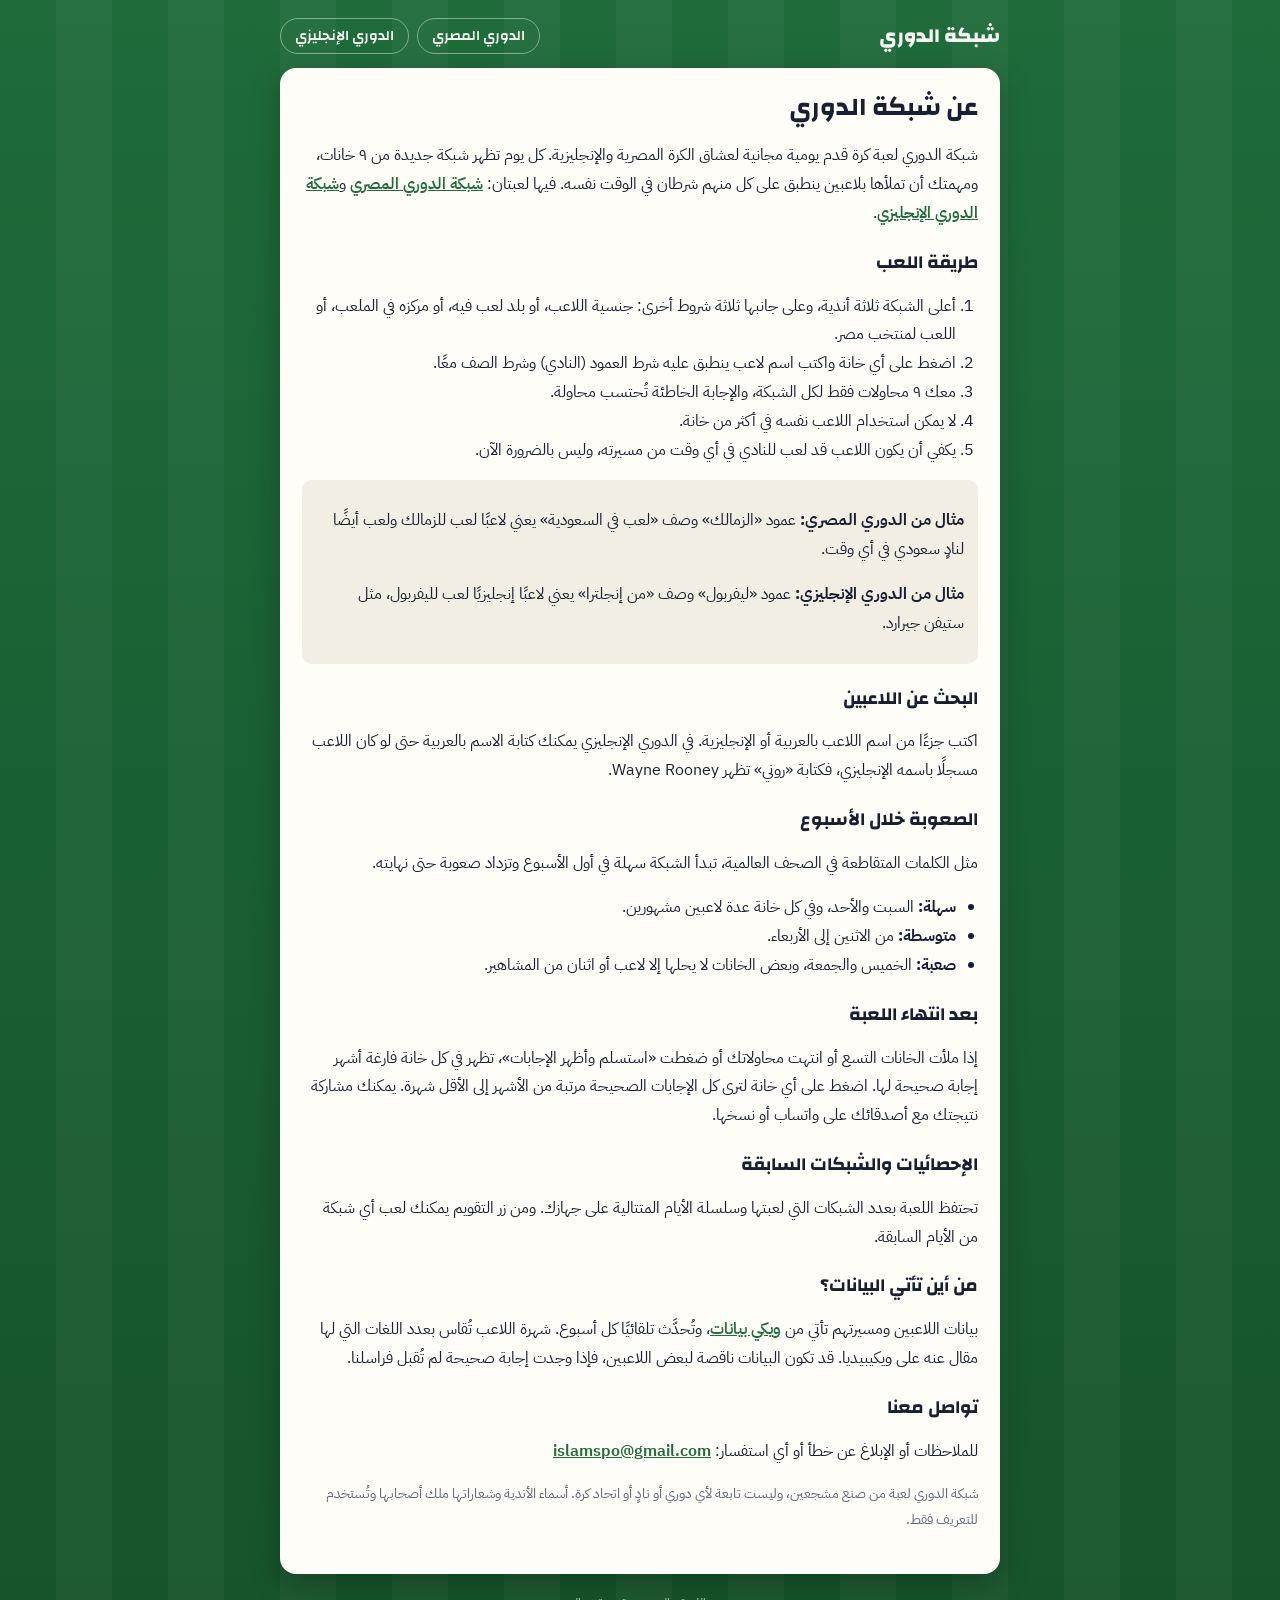
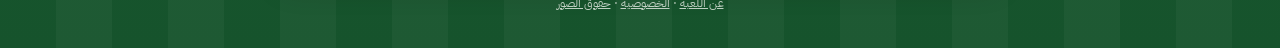
==== about.html @ 767468f1 "Add files via upload" ====
<!doctype html>
<html lang="ar" dir="rtl">
<head>
<meta charset="utf-8">
<meta name="viewport" content="width=device-width, initial-scale=1, viewport-fit=cover">
<meta name="color-scheme" content="only light">
<meta name="darkreader-lock">
<title>عن اللعبة وطريقة اللعب — شبكة الدوري</title>
<meta name="description" content="شبكة الدوري لعبة كرة قدم يومية مجانية: املأ شبكة ٣×٣ بلاعبين ينطبق عليهم شرط الصف وشرط العمود.">
<meta name="theme-color" content="#1F6B3A">
<link rel="manifest" href="manifest.webmanifest">
<link rel="icon" href="icons/icon-192.png">
<link rel="preconnect" href="https://fonts.googleapis.com">
<link rel="preconnect" href="https://fonts.gstatic.com" crossorigin>
<link href="https://fonts.googleapis.com/css2?family=Changa:wght@500;600;700;800&family=IBM+Plex+Sans+Arabic:wght@400;500;600;700&display=swap" rel="stylesheet">
<link rel="stylesheet" href="style.css?v=20">
</head>
<body class="doc-page">
<header class="doc-top">
  <a class="brand" href="./">شبكة الدوري</a>
  <nav><a href="./">الدوري المصري</a><a href="epl.html">الدوري الإنجليزي</a></nav>
</header>
<main class="doc">
<h1>عن شبكة الدوري</h1>
<p>شبكة الدوري لعبة كرة قدم يومية مجانية لعشاق الكرة المصرية والإنجليزية. كل يوم تظهر شبكة جديدة من ٩ خانات، ومهمتك أن تملأها بلاعبين ينطبق على كل منهم شرطان في الوقت نفسه. فيها لعبتان: <a href="./">شبكة الدوري المصري</a> و<a href="epl.html">شبكة الدوري الإنجليزي</a>.</p>

<h2>طريقة اللعب</h2>
<ol>
  <li>أعلى الشبكة ثلاثة أندية، وعلى جانبها ثلاثة شروط أخرى: جنسية اللاعب، أو بلد لعب فيه، أو مركزه في الملعب، أو اللعب لمنتخب مصر.</li>
  <li>اضغط على أي خانة واكتب اسم لاعب ينطبق عليه شرط العمود (النادي) وشرط الصف معًا.</li>
  <li>معك ٩ محاولات فقط لكل الشبكة، والإجابة الخاطئة تُحتسب محاولة.</li>
  <li>لا يمكن استخدام اللاعب نفسه في أكثر من خانة.</li>
  <li>يكفي أن يكون اللاعب قد لعب للنادي في أي وقت من مسيرته، وليس بالضرورة الآن.</li>
</ol>
<div class="example">
  <p><b>مثال من الدوري المصري:</b> عمود «الزمالك» وصف «لعب في السعودية» يعني لاعبًا لعب للزمالك ولعب أيضًا لنادٍ سعودي في أي وقت.</p>
  <p><b>مثال من الدوري الإنجليزي:</b> عمود «ليفربول» وصف «من إنجلترا» يعني لاعبًا إنجليزيًا لعب لليفربول، مثل ستيفن جيرارد.</p>
</div>

<h2>البحث عن اللاعبين</h2>
<p>اكتب جزءًا من اسم اللاعب بالعربية أو الإنجليزية. في الدوري الإنجليزي يمكنك كتابة الاسم بالعربية حتى لو كان اللاعب مسجلًا باسمه الإنجليزي، فكتابة «روني» تظهر Wayne Rooney.</p>

<h2>الصعوبة خلال الأسبوع</h2>
<p>مثل الكلمات المتقاطعة في الصحف العالمية، تبدأ الشبكة سهلة في أول الأسبوع وتزداد صعوبة حتى نهايته.</p>
<ul>
  <li><b>سهلة:</b> السبت والأحد، وفي كل خانة عدة لاعبين مشهورين.</li>
  <li><b>متوسطة:</b> من الاثنين إلى الأربعاء.</li>
  <li><b>صعبة:</b> الخميس والجمعة، وبعض الخانات لا يحلها إلا لاعب أو اثنان من المشاهير.</li>
</ul>

<h2>بعد انتهاء اللعبة</h2>
<p>إذا ملأت الخانات التسع أو انتهت محاولاتك أو ضغطت «استسلم وأظهر الإجابات»، تظهر في كل خانة فارغة أشهر إجابة صحيحة لها. اضغط على أي خانة لترى كل الإجابات الصحيحة مرتبة من الأشهر إلى الأقل شهرة. يمكنك مشاركة نتيجتك مع أصدقائك على واتساب أو نسخها.</p>

<h2>الإحصائيات والشبكات السابقة</h2>
<p>تحتفظ اللعبة بعدد الشبكات التي لعبتها وسلسلة الأيام المتتالية على جهازك. ومن زر التقويم يمكنك لعب أي شبكة من الأيام السابقة.</p>

<h2>من أين تأتي البيانات؟</h2>
<p>بيانات اللاعبين ومسيرتهم تأتي من <a href="https://www.wikidata.org" target="_blank" rel="noopener">ويكي بيانات</a>، وتُحدَّث تلقائيًا كل أسبوع. شهرة اللاعب تُقاس بعدد اللغات التي لها مقال عنه على ويكيبيديا. قد تكون البيانات ناقصة لبعض اللاعبين، فإذا وجدت إجابة صحيحة لم تُقبل فراسلنا.</p>

<h2>تواصل معنا</h2>
<p>للملاحظات أو الإبلاغ عن خطأ أو أي استفسار: <a href="mailto:islamspo@gmail.com">islamspo@gmail.com</a></p>

<p class="muted">شبكة الدوري لعبة من صنع مشجعين، وليست تابعة لأي دوري أو نادٍ أو اتحاد كرة. أسماء الأندية وشعاراتها ملك أصحابها وتُستخدم للتعريف فقط.</p>
</main>
<footer class="foot"><p><a href="about.html">عن اللعبة</a> · <a href="privacy.html">الخصوصية</a> · <a href="credits.html">حقوق الصور</a></p></footer>
</body>
</html>
---- style.css ----
/*
 * Sticker-album look: the page is a printed album spread, empty squares are
 * sticker slots, correct answers are player stickers stuck in at a slight angle.
 * One set of rules; each league only swaps the colour tokens.
 */

/* ---------------------------------------------------------------- tokens */
/* Both leagues share the pitch; only the sticker name strip changes colour. */
:root,
body[data-league] {
  --page: #1F6B3A;        /* grass */
  --page-deep: #16532C;
  --stripe: rgba(255, 255, 255, .035);  /* mowing stripes */
  --ink: #F5F7F2;         /* text on the pitch */
  --ink-soft: rgba(245, 247, 242, .75);
  --accent: #F2C230;      /* yellow: buttons, rarity, pips */
  --accent-ink: #1E1600;
  --strip: #C8102E;       /* sticker name strip: Egyptian red */
  --strip-ink: #FFFFFF;
  --slot-line: rgba(245, 247, 242, .45);
  --slot-fill: rgba(255, 255, 255, .07);
  --card: #FFFDF8;        /* sticker paper and dialogs */
  --card-ink: #172033;
  --card-soft: #5D667A;
  --card-line: #E6E1D6;
  --card-hover: #F3EEE3;

  --display: "Changa", "IBM Plex Sans Arabic", system-ui, sans-serif;
  --text: "IBM Plex Sans Arabic", "Changa", system-ui, sans-serif;
  --radius: 12px;
}

body[data-league="epl"] {
  --strip: #1B2A4A;       /* navy name strip */
}

/* ---------------------------------------------------------------- base */
* { box-sizing: border-box; }
html { -webkit-text-size-adjust: 100%; color-scheme: only light; }
body {
  margin: 0;
  min-height: 100vh;
  font-family: var(--text);
  font-size: 16px;
  line-height: 1.5;
  color: var(--ink);
  background-color: var(--page);
  background-image:
    repeating-linear-gradient(90deg, transparent 0 56px, var(--stripe) 56px 112px),
    linear-gradient(180deg, var(--page) 0%, var(--page-deep) 100%);
}
button, input { font: inherit; color: inherit; }
button { cursor: pointer; }
a { color: inherit; }
:focus-visible { outline: 3px solid var(--accent); outline-offset: 2px; }
[hidden] { display: none !important; }
svg { display: block; }

#app { display: flex; flex-direction: column; min-height: 100vh; }

/* ---------------------------------------------------------------- masthead */
.masthead {
  width: 100%;
  max-width: 640px;
  margin: 0 auto;
  padding: 14px 16px 4px;
}
.mast-row {
  direction: ltr;           /* identical on the Arabic and English pages */
  display: grid;
  /* equal sides keep the title exactly centred (room for two icon buttons each side) */
  grid-template-columns: minmax(92px, 1fr) minmax(0, auto) minmax(92px, 1fr);
  align-items: center;
  gap: 12px;
}
.mast-row > .icon-btn { justify-self: start; }
.title { text-align: center; min-width: 0; direction: inherit; }
html[dir="rtl"] .title { direction: rtl; }
.title h1 {
  margin: 0;
  font-family: var(--display);
  font-weight: 800;
  font-size: clamp(1.32rem, 5.2vw, 2.4rem);
  line-height: 1.35;        /* room for Arabic dots and tall letters: overflow below would clip them */
  padding: .08em .1em;
  margin: -.12em 0 -.1em;   /* keeps the masthead the same height as before */
  white-space: nowrap;      /* one line on every page, so both pages line up */
  overflow: hidden;
  text-overflow: ellipsis;
  letter-spacing: 0;
  text-shadow: 0 2px 0 rgba(0, 0, 0, .25);
}
.edition {
  margin: 4px 0 0;
  font-size: .86rem;
  color: var(--ink-soft);
}
.mast-actions { display: flex; gap: 8px; justify-self: end; }

.icon-btn {
  width: 42px; height: 42px;
  display: grid; place-items: center;
  border-radius: 50%;
  border: 1.5px solid var(--slot-line);
  background: rgba(255, 255, 255, .06);
  color: var(--ink);
  padding: 0;
}
.icon-btn svg { width: 21px; height: 21px; }
.icon-btn:hover { background: rgba(255, 255, 255, .14); }
.icon-btn.small {
  width: 34px; height: 34px;
  border-color: var(--card-line);
  background: var(--card-hover);
  color: var(--card-ink);
  flex: none;
}
.icon-btn.small svg { width: 16px; height: 16px; }

.leagues {
  direction: ltr;           /* buttons stay in the same order and place on both pages */
  display: flex;
  justify-content: center;
  gap: 6px;
  margin: 12px 0 0;
}
.leagues a {
  text-decoration: none;
  font-family: var(--display);
  font-weight: 600;
  font-size: .92rem;
  padding: 5px 16px 6px;
  border-radius: 999px;
  border: 1.5px solid var(--slot-line);
  color: var(--ink-soft);
}
.leagues a:hover { color: var(--ink); }
.leagues a.on {
  background: var(--ink);
  border-color: var(--ink);
  color: var(--page-deep);
}

/* ---------------------------------------------------------------- board */
.board {
  flex: 1;
  width: 100%;
  max-width: 1040px;
  margin: 0 auto;
  padding: 18px 12px 12px;
  display: grid;
  gap: 18px;
  align-content: start;
}
.status {
  margin: 60px auto;
  max-width: 34ch;
  text-align: center;
  font-size: 1.05rem;
}

/* ---------------------------------------------------------------- grid */
.album { width: 100%; max-width: 480px; margin: 0 auto; }
.grid {
  display: grid;
  grid-template-columns: minmax(76px, .85fr) repeat(3, minmax(0, 1fr));
  gap: 8px;
}
.corner { min-height: 0; }
.spacer { display: none; }

.hdr {
  display: flex;
  align-items: center;
  gap: 6px;
  min-width: 0;
  color: var(--ink);
}
.hdr.col {
  flex-direction: column;
  justify-content: flex-start;   /* every badge starts on the same line */
  text-align: center;
  padding: 0 2px 6px;
}
.hdr.row {
  flex-direction: column;
  justify-content: center;
  text-align: center;
  padding: 0 2px;
}
.hdr-text { display: flex; flex-direction: column; min-width: 0; }
.hdr-label {
  font-family: var(--display);
  font-weight: 700;
  font-size: .9rem;
  line-height: 1.15;
  overflow-wrap: break-word;
  hyphens: auto;
  display: -webkit-box;
  -webkit-line-clamp: 3;
  -webkit-box-orient: vertical;
  overflow: hidden;
}
.tag {
  font-size: .68rem;
  font-weight: 600;
  color: var(--accent);
  line-height: 1.3;
}

/* badges in headers and dialogs */
.badge {
  flex: none;
  display: grid;
  place-items: center;
  position: relative;
}
.hdr > .badge {
  width: 48px;
  height: 48px;            /* same box for shield, flag and icon */
}
.hdr > .badge.crest { width: 40px; height: 44px; margin: 2px 4px; }
.hdr > .badge.icon { width: 48px; height: 48px; }
.hdr > .badge.logo { width: 46px; height: 46px; margin: 1px; }
.badge.crest {
  width: 40px; height: 44px;
  border-radius: 6px 6px 20px 20px;          /* shield */
  background: var(--c1);
  border: 3.5px solid var(--c2);
  box-shadow: 0 0 0 2px rgba(255, 255, 255, .85), 0 3px 0 rgba(0, 0, 0, .25);
}
.badge.crest > span {
  font-family: var(--display);
  font-weight: 800;
  font-size: .95rem;
  line-height: 1;
  color: var(--mono, #fff);
  letter-spacing: .02em;
}
.badge.crest .corner {
  position: absolute;
  inset-block-end: -4px;
  inset-inline-end: -8px;
  width: 20px; height: 14px;
  object-fit: cover;
  border-radius: 2px;
  box-shadow: 0 0 0 1.5px #fff;
}
.badge.logo { width: 44px; height: 44px; }
.badge.logo .club-logo {
  width: 100%; height: 100%;
  object-fit: contain;
  filter: drop-shadow(0 2px 2px rgba(0, 0, 0, .35));
}
.badge.logo .corner {
  position: absolute;
  inset-block-end: -2px;
  inset-inline-end: -6px;
  width: 20px; height: 14px;
  object-fit: cover;
  border-radius: 2px;
  box-shadow: 0 0 0 1.5px #fff;
}
.pair .badge.logo { width: 32px; height: 32px; }
.badge.flagbox .flag {
  display: block;
  width: 44px; height: 30px;
  object-fit: cover;
  border-radius: 4px;
  box-shadow: 0 0 0 2px rgba(255, 255, 255, .85), 0 3px 0 rgba(0, 0, 0, .25);
  background: rgba(255, 255, 255, .2);
}
.badge.icon { width: 44px; height: 32px; color: var(--accent); }
.badge.icon svg { width: 44px; height: 32px; }

/* empty slot */
.slot {
  aspect-ratio: 3 / 4;
  border-radius: var(--radius);
  border: 2px dashed var(--slot-line);
  background: var(--slot-fill);
  display: grid;
  place-items: center;
  padding: 0;
  transition: background .15s ease, border-color .15s ease;
}
.slot:hover { background: rgba(255, 255, 255, .11); border-color: var(--ink-soft); }
.slot-mark {
  font-family: var(--display);
  font-size: 2rem;
  font-weight: 500;
  color: var(--slot-line);
  line-height: 1;
}
.slot.over { cursor: pointer; }
.slot.shake { animation: shake .4s ease; background: rgba(255, 90, 70, .22); }

/* sticker */
.sticker {
  aspect-ratio: 3 / 4;
  position: relative;
  padding: 5px 5px 0;
  border: 0;
  border-radius: var(--radius);
  background: var(--card);
  color: var(--card-ink);
  display: flex;
  flex-direction: column;
  transform: rotate(var(--tilt, 0deg));
  box-shadow: 0 1px 0 rgba(0, 0, 0, .08), 0 6px 14px rgba(0, 0, 0, .28);
  overflow: hidden;
  cursor: default;
}
.sticker[aria-disabled="true"] { cursor: default; }
.sticker:not([aria-disabled]) { cursor: pointer; }
.sticker-photo {
  flex: 1;
  min-height: 0;
  border-radius: 8px;
  overflow: hidden;
  background: #DDE3EA;
  display: grid;
}
.sticker-photo .ph {
  width: 100%; height: 100%;
  object-fit: cover;
  object-position: center 18%;
}
.sticker-photo .ph.ini {
  display: grid;
  place-items: center;
  font-family: var(--display);
  font-weight: 800;
  font-size: 2.6rem;
  color: #9AA7B8;
}
.sticker-name {
  margin: 5px -5px 0;
  padding: 4px 6px 5px;
  background: var(--strip);
  color: var(--strip-ink);
  font-family: var(--display);
  font-weight: 700;
  font-size: .8rem;
  line-height: 1.15;
  text-align: center;
  overflow-wrap: break-word;
  display: -webkit-box;
  -webkit-line-clamp: 2;
  -webkit-box-orient: vertical;
  overflow: hidden;
  min-height: 2.1em;
}
.sticker-rar {
  position: absolute;
  top: 9px;
  inset-inline-start: 9px;
  min-width: 26px;
  padding: 1px 6px;
  border-radius: 999px;
  background: var(--accent);
  color: var(--accent-ink);
  font-family: var(--display);
  font-weight: 800;
  font-size: .78rem;
  text-align: center;
  box-shadow: 0 1px 3px rgba(0, 0, 0, .3);
}
/* revealed answer after the game ends: flat, faded, clearly not the player's own */
.sticker.revealed {
  transform: none;
  background: rgba(255, 255, 255, .55);
  box-shadow: none;
  outline: 2px dashed var(--slot-line);
  outline-offset: -2px;
  cursor: pointer;
}
.sticker.revealed .sticker-photo { opacity: .75; filter: grayscale(.85); }
.sticker.revealed .sticker-name { background: #5B6675; color: #fff; }
.sticker-tag {
  position: absolute;
  top: 9px;
  inset-inline-start: 9px;
  padding: 1px 7px;
  border-radius: 999px;
  background: rgba(20, 30, 40, .78);
  color: #fff;
  font-family: var(--display);
  font-weight: 700;
  font-size: .68rem;
  line-height: 1.5;
  white-space: nowrap;
}
.tag-top, .tag-mine { font-weight: 700; }
.tag-top { color: #8A6A00; }
.tag-mine { color: var(--page); }
.sticker.placed { animation: stick .45s cubic-bezier(.2, .9, .3, 1.25); }

@keyframes stick {
  0% { transform: rotate(calc(var(--tilt) * 4)) scale(1.18); box-shadow: 0 22px 30px rgba(0, 0, 0, .35); }
  100% { transform: rotate(var(--tilt)) scale(1); }
}
@keyframes shake {
  20% { transform: translateX(-5px); } 40% { transform: translateX(5px); }
  60% { transform: translateX(-3px); } 80% { transform: translateX(3px); }
}

/* ---------------------------------------------------------------- panel */
.panel {
  width: 100%;
  max-width: 480px;
  margin: 0 auto;
  display: grid;
  grid-template-columns: 1fr 1fr;
  gap: 12px 18px;
  align-items: center;
}
.meter { min-width: 0; }
.pips { display: flex; gap: 5px; flex-wrap: wrap; margin-bottom: 4px; }
.pip {
  width: 13px; height: 13px;
  border-radius: 50%;
  border: 2px solid var(--slot-line);
}
.pip.left { background: var(--accent); border-color: var(--accent); }
.meter-text, .rarity { margin: 0; color: var(--ink-soft); font-size: .92rem; }
.meter-text b, .rarity b {
  font-family: var(--display);
  font-weight: 800;
  font-size: 1.6rem;
  color: var(--ink);
  margin-inline-end: 4px;
}
.rarity { text-align: end; }
.actions { grid-column: 1 / -1; display: flex; flex-wrap: wrap; gap: 10px; justify-content: center; }
.next {
  grid-column: 1 / -1;
  margin: 0;
  text-align: center;
  color: var(--ink-soft);
  font-size: .92rem;
}
.next b { font-family: var(--display); font-weight: 700; color: var(--ink); font-size: 1.1rem; letter-spacing: .02em; }

.btn {
  border: 0;
  border-radius: 999px;
  padding: 10px 22px 11px;
  font-family: var(--display);
  font-weight: 700;
  font-size: 1rem;
  line-height: 1.2;
}
.btn.primary { background: var(--accent); color: var(--accent-ink); box-shadow: 0 3px 0 rgba(0, 0, 0, .25); }
.btn.primary:active { transform: translateY(2px); box-shadow: 0 1px 0 rgba(0, 0, 0, .25); }
.btn.quiet { background: transparent; color: var(--ink-soft); border: 1.5px solid var(--slot-line); }
.btn.quiet:hover { color: var(--ink); border-color: var(--ink-soft); }
.btn.wide { width: 100%; }
.share-row { display: grid; grid-template-columns: 1fr 1fr; gap: 8px; }
.btn.whatsapp {
  display: inline-flex; align-items: center; justify-content: center; gap: 6px;
  background: #25D366; color: #0B3D20; text-decoration: none;
  box-shadow: 0 3px 0 rgba(0, 0, 0, .25);
}
.btn.whatsapp svg { width: 20px; height: 20px; flex: none; }
.btn.whatsapp:active { transform: translateY(2px); box-shadow: 0 1px 0 rgba(0, 0, 0, .25); }
.foot a { color: inherit; }
.foot-links { margin-top: 6px !important; }

/* ---------------------------------------------------------------- footer */
.foot {
  text-align: center;
  font-size: .78rem;
  color: var(--ink-soft);
  padding: 18px 16px 26px;
}
.foot p { margin: 2px 0; }

/* ---------------------------------------------------------------- dialogs */
.modal {
  position: fixed;
  inset: 0;
  z-index: 10;
  background: rgba(8, 12, 24, .58);
  display: flex;
  align-items: flex-start;
  justify-content: center;
  padding: 7vh 14px 14px;
  animation: fade .15s ease;
}
.sheet {
  width: 100%;
  max-width: 480px;
  max-height: 86vh;
  overflow: auto;
  overscroll-behavior: contain;
  background: var(--card);
  color: var(--card-ink);
  border-radius: 18px;
  padding: 16px 18px 20px;
  box-shadow: 0 24px 60px rgba(0, 0, 0, .45);
}
.sheet-head {
  display: flex;
  align-items: flex-start;
  justify-content: space-between;
  gap: 12px;
  margin-bottom: 12px;
}
.sheet h2 {
  margin: 2px 0 0;
  font-family: var(--display);
  font-weight: 800;
  font-size: 1.35rem;
  line-height: 1.2;
}
.sheet h2 .pair { font-size: 1rem; }
.hint.first { margin-top: 0; }
.sheet h3 {
  margin: 0 0 10px;
  font-family: var(--display);
  font-weight: 700;
  font-size: 1.05rem;
}
.hint { margin: 10px 0 0; font-size: .86rem; color: var(--card-soft); }

/* row × column pair shown in search and answers */
.pair {
  display: flex;
  align-items: center;
  flex-wrap: wrap;
  gap: 8px 10px;
  font-family: var(--display);
  font-weight: 700;
  font-size: 1rem;
  line-height: 1.2;
}
.pair-item { display: inline-flex; align-items: center; gap: 8px; }
.pair-x { color: var(--card-soft); font-weight: 500; }
.pair .badge.crest { width: 30px; height: 33px; box-shadow: 0 0 0 1.5px var(--card-line); }
.pair .badge.crest > span { font-size: .78rem; }
.pair .badge.flagbox .flag { width: 34px; height: 23px; box-shadow: 0 0 0 1.5px var(--card-line); }
.pair .badge.icon, .pair .badge.icon svg { width: 34px; height: 25px; color: var(--strip); }
.pair .badge.crest .corner { width: 16px; height: 11px; }

#search-input {
  width: 100%;
  font-size: 1.05rem;
  padding: 12px 14px;
  border-radius: 12px;
  border: 2px solid var(--card-line);
  background: #fff;
  color: var(--card-ink);
}
#search-input:focus { outline: none; border-color: var(--strip); }

.results, .archive, .help { list-style: none; margin: 10px 0 0; padding: 0; }
.results li + li, .archive li + li { border-top: 1px solid var(--card-line); }
.results button, .answers li {
  width: 100%;
  display: flex;
  align-items: center;
  gap: 12px;
  padding: 9px 8px;
  background: none;
  border: 0;
  border-radius: 10px;
  text-align: start;
  color: var(--card-ink);
}
.results button:hover:not(:disabled), .results button.active { background: var(--card-hover); }
.results button.active { box-shadow: inset 0 0 0 2px var(--strip); }
.results button:disabled { opacity: .45; cursor: not-allowed; }
.results .ph, .answers .ph {
  width: 40px; height: 40px;
  flex: none;
  border-radius: 50%;
  object-fit: cover;
  object-position: center 18%;
  background: #DDE3EA;
}
.results .ph.ini, .answers .ph.ini {
  display: grid;
  place-items: center;
  font-family: var(--display);
  font-weight: 700;
  color: #7C8899;
}
.who { display: flex; flex-direction: column; min-width: 0; flex: 1; }
.who-name { font-weight: 600; font-size: 1rem; line-height: 1.3; }
.who-sub { font-size: .8rem; color: var(--card-soft); }
.who-sub:empty { display: none; }
.who-rar {
  font-family: var(--display);
  font-weight: 700;
  font-size: .85rem;
  color: var(--card-soft);
  min-width: 2.2em;
  text-align: end;
}
.answers li.mine { background: #EAF4EC; box-shadow: inset 0 0 0 2px #2E8B57; }
.results .none { padding: 14px 8px; color: var(--card-soft); font-size: .92rem; }

.help li {
  position: relative;
  padding-inline-start: 22px;
  margin: 0 0 10px;
  line-height: 1.6;
}
.help li::before {
  content: "";
  position: absolute;
  inset-inline-start: 4px;
  top: .62em;
  width: 8px; height: 8px;
  border-radius: 2px;
  background: var(--strip);
  transform: rotate(45deg);
}

.archive a {
  display: grid;
  grid-template-columns: 3.2em 1fr auto;
  gap: 10px;
  align-items: center;
  padding: 11px 8px;
  border-radius: 10px;
  text-decoration: none;
}
.archive a:hover { background: var(--card-hover); }
.archive a.current { font-weight: 700; }
.arc-n { font-family: var(--display); font-weight: 700; color: var(--card-soft); }
.arc-m { font-family: var(--display); font-weight: 700; color: var(--strip); }

/* stats */
.today { padding-bottom: 16px; margin-bottom: 14px; border-bottom: 1px solid var(--card-line); }
.today-row { display: flex; align-items: center; gap: 18px; margin-bottom: 14px; }
.mini-grid {
  display: grid;
  grid-template-columns: repeat(3, 34px);
  gap: 4px;
  flex: none;
}
.mini-cell {
  width: 34px; height: 34px;
  border-radius: 6px;
  border: 1.5px dashed #C8C2B5;
  overflow: hidden;
  display: grid;
}
.mini-cell.hit { border: 0; background: var(--strip); }
.mini-ph { width: 100%; height: 100%; object-fit: cover; object-position: center 18%; }
.mini-ph.ini {
  display: grid; place-items: center;
  color: #fff; font-family: var(--display); font-weight: 700; font-size: .9rem;
}
.today-score p { margin: 0; color: var(--card-soft); }
.today-score .big {
  font-family: var(--display);
  font-weight: 800;
  font-size: 2rem;
  line-height: 1.1;
  color: var(--card-ink);
}
.stat-row { display: grid; grid-template-columns: repeat(4, 1fr); gap: 8px; text-align: center; }
.stat b {
  display: block;
  font-family: var(--display);
  font-weight: 800;
  font-size: 1.7rem;
  line-height: 1.1;
}
.stat span { font-size: .76rem; color: var(--card-soft); line-height: 1.25; display: block; }
.sheet .next { margin-top: 16px; color: var(--card-soft); }
.sheet .next b { color: var(--card-ink); }

.toast {
  position: fixed;
  bottom: max(24px, env(safe-area-inset-bottom));
  left: 50%;
  transform: translateX(-50%);
  z-index: 20;
  background: var(--card-ink);
  color: #fff;
  padding: 9px 20px;
  border-radius: 999px;
  font-weight: 600;
  font-size: .95rem;
  box-shadow: 0 8px 20px rgba(0, 0, 0, .3);
}

@keyframes fade { from { opacity: 0; } to { opacity: 1; } }

/* ---------------------------------------------------------------- phones */
@media (max-width: 600px) {
  .masthead { padding: 10px 12px 0; }
  .mast-row { gap: 6px; grid-template-columns: 74px minmax(0, 1fr) 74px; }
  .icon-btn { width: 34px; height: 34px; }
  .icon-btn svg { width: 18px; height: 18px; }
  .mast-actions { gap: 6px; }
  .edition { font-size: .78rem; }
  /* one line on every page, so the league buttons sit at the same height */
  .title h1 { font-size: min(1.32rem, 4.9vw); white-space: nowrap; overflow: hidden; text-overflow: ellipsis; }
  .board { padding: 12px 14px 8px; gap: 14px; }
  .slot, .sticker { aspect-ratio: 1 / 1; }
  .sticker-photo .ph.ini { font-size: 2rem; }
  .grid { gap: 6px; grid-template-columns: minmax(66px, .8fr) repeat(3, minmax(0, 1fr)); }
  .hdr-label { font-size: .78rem; }
  .badge.crest { width: 34px; height: 37px; }
  .hdr > .badge { width: 40px; height: 40px; }
  .hdr > .badge.crest { width: 34px; height: 37px; margin: 1px 3px; }
  .hdr > .badge.icon { width: 40px; height: 40px; }
  .hdr > .badge.logo { width: 38px; height: 38px; margin: 1px; }
  .badge.crest > span { font-size: .82rem; }
  .badge.flagbox .flag { width: 38px; height: 26px; }
  .badge.icon, .badge.icon svg { width: 38px; height: 28px; }
  .sticker-name { font-size: .7rem; }
  .sticker-rar { top: 7px; inset-inline-start: 7px; font-size: .7rem; min-width: 22px; }

  /* search opens as a sheet from the bottom, above the keyboard */
  .search-modal { align-items: flex-end; padding: 0; }
  .search-modal .sheet {
    max-width: none;
    max-height: 82vh;
    border-radius: 18px 18px 0 0;
    padding-bottom: max(18px, env(safe-area-inset-bottom));
    animation: rise .2s ease;
  }
  @keyframes rise { from { transform: translateY(30px); opacity: .5; } to { transform: none; opacity: 1; } }
  .stat b { font-size: 1.4rem; }
}

/* ---------------------------------------------------------------- desktop: centred grid, scoreboard beside it */
@media (min-width: 900px) {
  /* the scoreboard sits after the grid in reading order:
     left of the grid on the Arabic page, right of it on the English page */
  .board {
    max-width: none;
    grid-template-columns: 1fr minmax(0, 620px) 1fr;
    align-items: start;
    gap: 32px;
    padding-top: 22px;
  }
  .status { grid-column: 1 / -1; }
  .album { grid-column: 2; grid-row: 1; max-width: none; margin: 0; }
  .panel {
    grid-column: 3;
    grid-row: 1;
    justify-self: start;
    width: 260px;
    position: sticky;
    top: 24px;
    margin: 64px 0 0;
    grid-template-columns: 1fr;
    gap: 16px;
    padding: 20px;
    border-radius: 18px;
    background: rgba(0, 0, 0, .18);
    box-shadow: inset 0 0 0 1.5px var(--slot-line);
  }
  .rarity { text-align: start; }
  .actions { flex-direction: column; }
  .actions .btn { width: 100%; }
  .grid { gap: 10px; }
  .slot, .sticker { aspect-ratio: 1 / 1; }
  .hdr-label { font-size: .95rem; }
  .sticker-name { font-size: .85rem; }
}

/* between phone and desktop: everything in one centred column */
@media (min-width: 601px) and (max-width: 899px) {
  .board { max-width: 600px; }
  .album { max-width: none; }
  .slot, .sticker { aspect-ratio: 1 / 1; }
}

/* tablet and desktop: header column on one side, matching empty column on the other,
   so the 3x3 squares sit exactly under the page title */
@media (min-width: 601px) {
  .grid { grid-template-columns: 96px repeat(3, minmax(0, 1fr)) 96px; }
  .spacer { display: block; }
}

@media (prefers-reduced-motion: reduce) {
  *, *::before, *::after { animation: none !important; transition: none !important; }
}

/* ---------------------------------------------------------------- info pages (about, privacy, credits) */
.doc-page { padding: 18px 16px 8px; }
.doc-top {
  max-width: 720px; margin: 0 auto 14px;
  display: flex; align-items: center; justify-content: space-between; gap: 12px;
}
.doc-top .brand { font-family: var(--display); font-weight: 800; font-size: 1.25rem; text-decoration: none; }
.doc-top nav { display: flex; gap: 8px; flex-wrap: wrap; }
.doc-top nav a {
  text-decoration: none; font-family: var(--display); font-weight: 600; font-size: .9rem;
  padding: 6px 14px; border-radius: 999px; border: 1.5px solid var(--slot-line);
}
.doc {
  max-width: 720px; margin: 0 auto;
  background: var(--card); color: var(--card-ink);
  border-radius: 16px; padding: 22px 22px 26px;
  box-shadow: 0 10px 30px rgba(0, 0, 0, .25);
}
.doc h1 { font-family: var(--display); font-size: 1.6rem; line-height: 1.4; margin: 0 0 6px; }
.doc h2 { font-family: var(--display); font-size: 1.15rem; line-height: 1.4; margin: 22px 0 6px; }
.doc p, .doc li { line-height: 1.8; }
.doc ul, .doc ol { padding-inline-start: 22px; }
.doc .muted { color: var(--card-soft); font-size: .9rem; }
.doc a { color: #1F6B3A; font-weight: 600; }
.doc .example {
  background: #F3EEE3; border-radius: 10px; padding: 10px 14px; margin: 10px 0;
}
@media (max-width: 600px) {
  .doc { padding: 18px 16px 22px; }
  .doc h1 { font-size: 1.35rem; }
}

/* difficulty word in the date line */
.lvl { font-weight: 700; }
.lvl-easy { color: #9BE3A8; }
.lvl-normal { color: var(--accent); }
.lvl-hard { color: #FF9C8A; }
@media (max-width: 600px) { .ed-n { display: none; } }
.doc-top .brand { white-space: nowrap; }
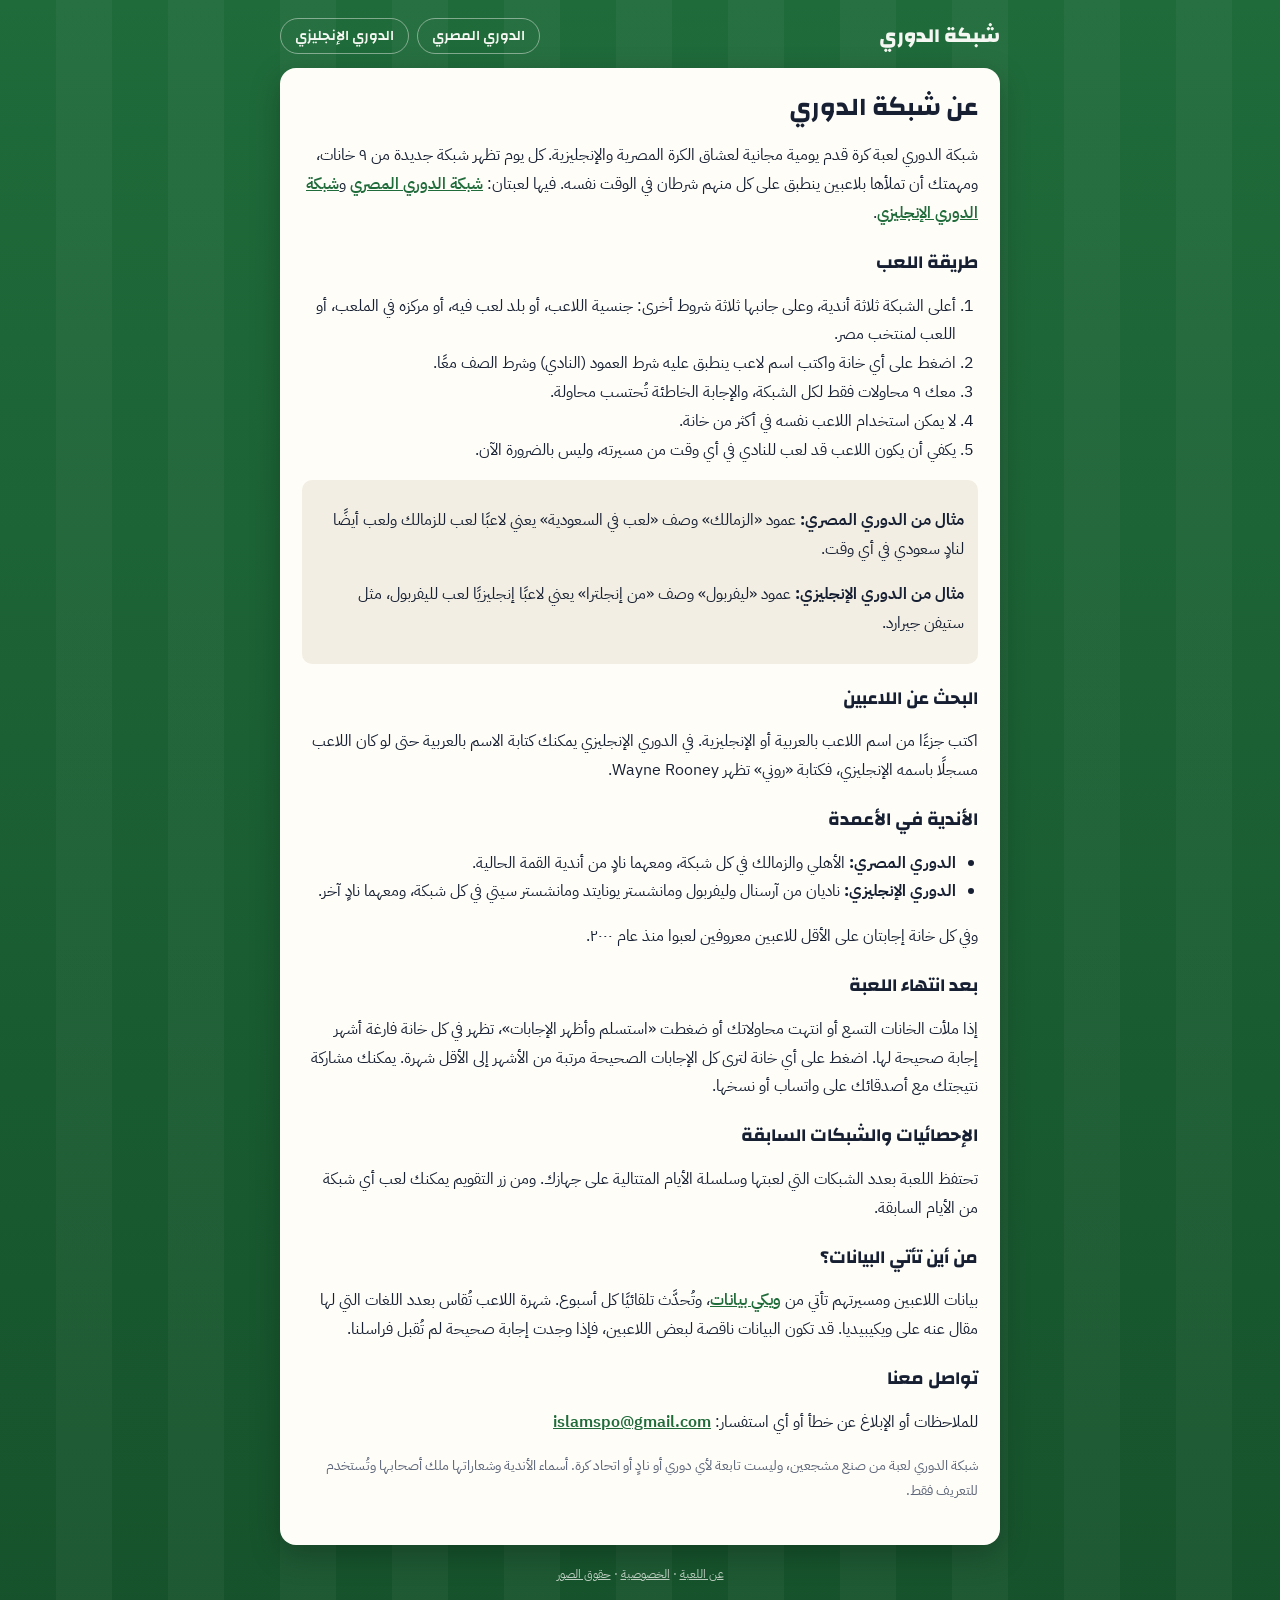
==== commit 6d2a4fd4: "Add files via upload" ====
--- a/about.html
+++ b/about.html
@@ -13,7 +13,7 @@
 <link rel="preconnect" href="https://fonts.googleapis.com">
 <link rel="preconnect" href="https://fonts.gstatic.com" crossorigin>
 <link href="https://fonts.googleapis.com/css2?family=Changa:wght@500;600;700;800&family=IBM+Plex+Sans+Arabic:wght@400;500;600;700&display=swap" rel="stylesheet">
-<link rel="stylesheet" href="style.css?v=20">
+<link rel="stylesheet" href="style.css?v=21">
 </head>
 <body class="doc-page">
 <header class="doc-top">
@@ -40,13 +40,12 @@
 <h2>البحث عن اللاعبين</h2>
 <p>اكتب جزءًا من اسم اللاعب بالعربية أو الإنجليزية. في الدوري الإنجليزي يمكنك كتابة الاسم بالعربية حتى لو كان اللاعب مسجلًا باسمه الإنجليزي، فكتابة «روني» تظهر Wayne Rooney.</p>
 
-<h2>الصعوبة خلال الأسبوع</h2>
-<p>مثل الكلمات المتقاطعة في الصحف العالمية، تبدأ الشبكة سهلة في أول الأسبوع وتزداد صعوبة حتى نهايته.</p>
+<h2>الأندية في الأعمدة</h2>
 <ul>
-  <li><b>سهلة:</b> السبت والأحد، وفي كل خانة عدة لاعبين مشهورين.</li>
-  <li><b>متوسطة:</b> من الاثنين إلى الأربعاء.</li>
-  <li><b>صعبة:</b> الخميس والجمعة، وبعض الخانات لا يحلها إلا لاعب أو اثنان من المشاهير.</li>
+  <li><b>الدوري المصري:</b> الأهلي والزمالك في كل شبكة، ومعهما نادٍ من أندية القمة الحالية.</li>
+  <li><b>الدوري الإنجليزي:</b> ناديان من آرسنال وليفربول ومانشستر يونايتد ومانشستر سيتي في كل شبكة، ومعهما نادٍ آخر.</li>
 </ul>
+<p>وفي كل خانة إجابتان على الأقل للاعبين معروفين لعبوا منذ عام ٢٠٠٠.</p>
 
 <h2>بعد انتهاء اللعبة</h2>
 <p>إذا ملأت الخانات التسع أو انتهت محاولاتك أو ضغطت «استسلم وأظهر الإجابات»، تظهر في كل خانة فارغة أشهر إجابة صحيحة لها. اضغط على أي خانة لترى كل الإجابات الصحيحة مرتبة من الأشهر إلى الأقل شهرة. يمكنك مشاركة نتيجتك مع أصدقائك على واتساب أو نسخها.</p>
--- a/style.css
+++ b/style.css
@@ -817,10 +817,4 @@
   .doc h1 { font-size: 1.35rem; }
 }
 
-/* difficulty word in the date line */
-.lvl { font-weight: 700; }
-.lvl-easy { color: #9BE3A8; }
-.lvl-normal { color: var(--accent); }
-.lvl-hard { color: #FF9C8A; }
-@media (max-width: 600px) { .ed-n { display: none; } }
 .doc-top .brand { white-space: nowrap; }
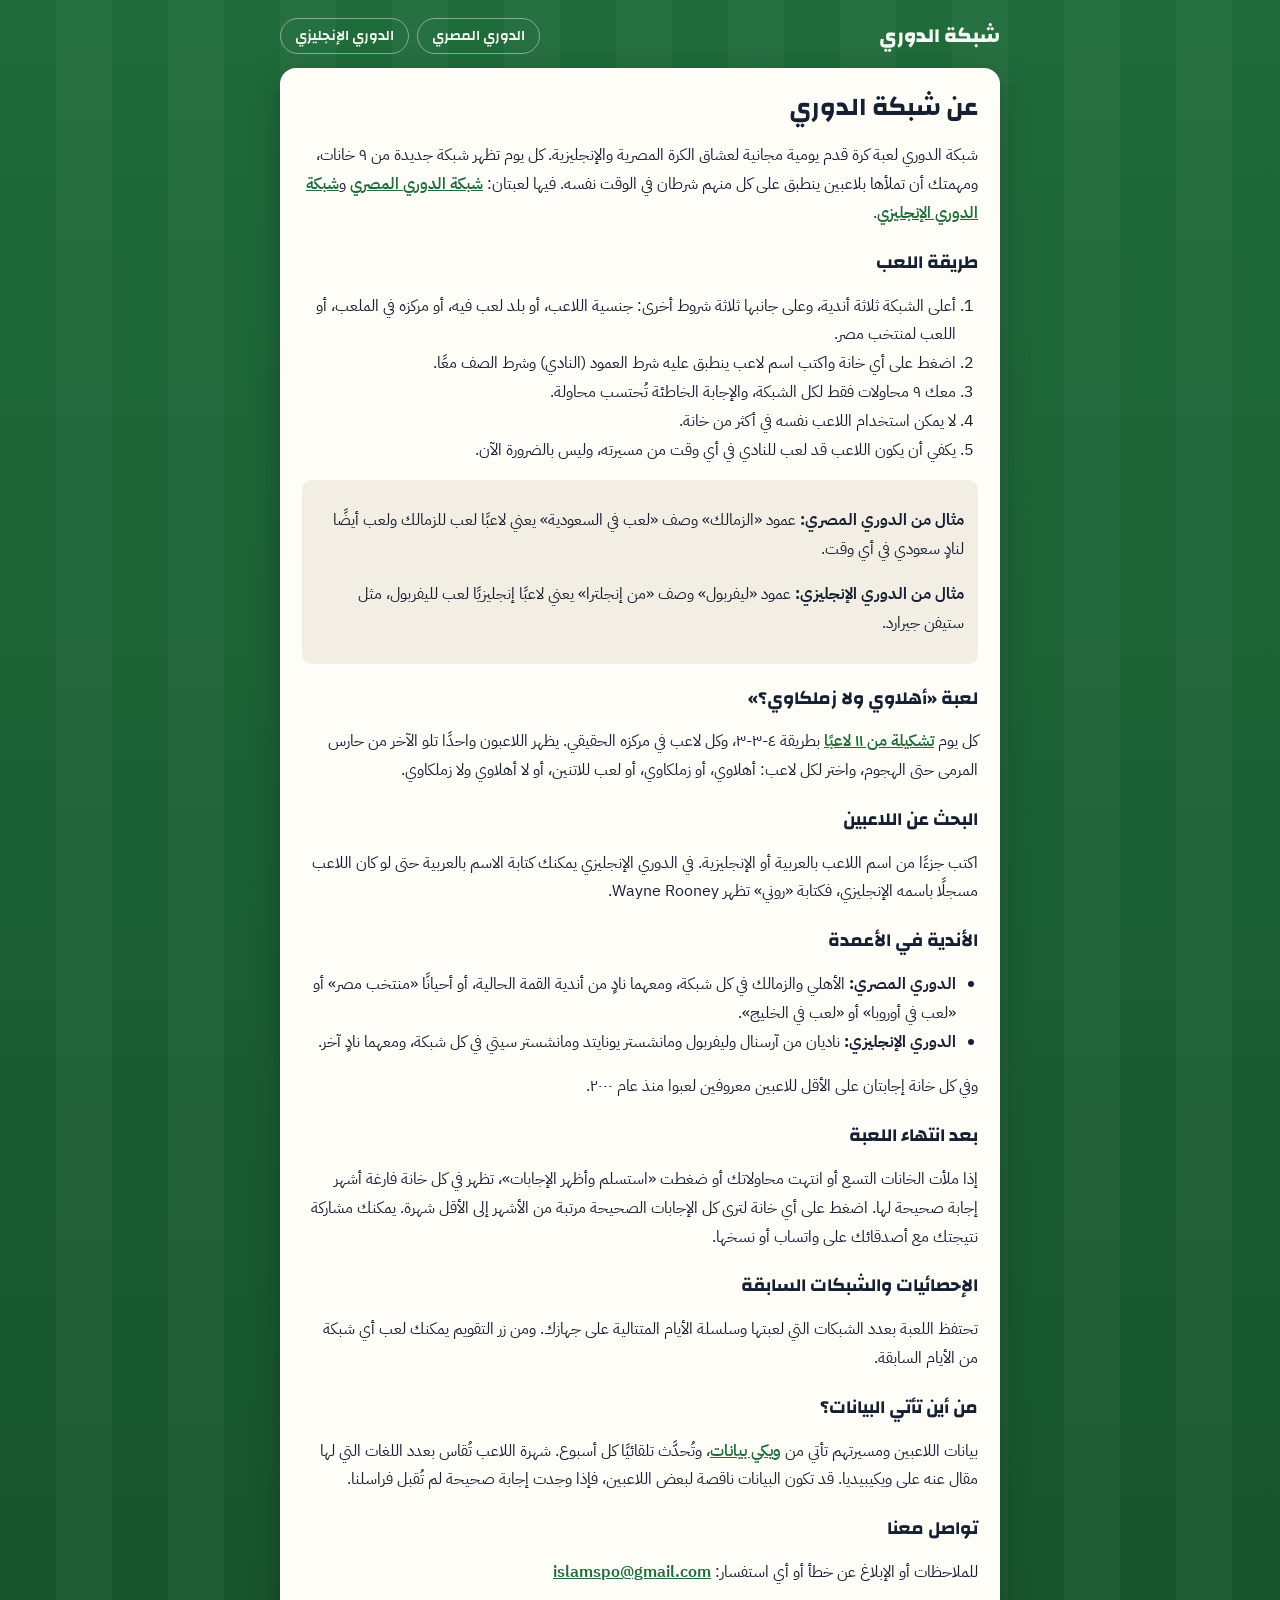
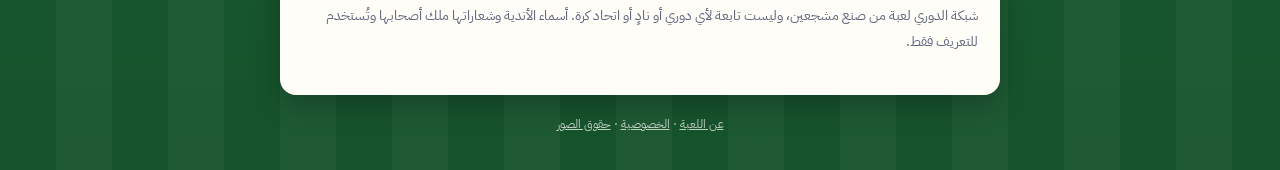
==== commit 2eb2e5f3: "Add files via upload" ====
--- a/about.html
+++ b/about.html
@@ -13,7 +13,7 @@
 <link rel="preconnect" href="https://fonts.googleapis.com">
 <link rel="preconnect" href="https://fonts.gstatic.com" crossorigin>
 <link href="https://fonts.googleapis.com/css2?family=Changa:wght@500;600;700;800&family=IBM+Plex+Sans+Arabic:wght@400;500;600;700&display=swap" rel="stylesheet">
-<link rel="stylesheet" href="style.css?v=21">
+<link rel="stylesheet" href="style.css?v=24">
 </head>
 <body class="doc-page">
 <header class="doc-top">
@@ -37,12 +37,15 @@
   <p><b>مثال من الدوري الإنجليزي:</b> عمود «ليفربول» وصف «من إنجلترا» يعني لاعبًا إنجليزيًا لعب لليفربول، مثل ستيفن جيرارد.</p>
 </div>
 
+<h2>لعبة «أهلاوي ولا زملكاوي؟»</h2>
+<p>كل يوم <a href="duel.html">تشكيلة من ١١ لاعبًا</a> بطريقة ٤-٣-٣، وكل لاعب في مركزه الحقيقي. يظهر اللاعبون واحدًا تلو الآخر من حارس المرمى حتى الهجوم، واختر لكل لاعب: أهلاوي، أو زملكاوي، أو لعب للاتنين، أو لا أهلاوي ولا زملكاوي.</p>
+
 <h2>البحث عن اللاعبين</h2>
 <p>اكتب جزءًا من اسم اللاعب بالعربية أو الإنجليزية. في الدوري الإنجليزي يمكنك كتابة الاسم بالعربية حتى لو كان اللاعب مسجلًا باسمه الإنجليزي، فكتابة «روني» تظهر Wayne Rooney.</p>
 
 <h2>الأندية في الأعمدة</h2>
 <ul>
-  <li><b>الدوري المصري:</b> الأهلي والزمالك في كل شبكة، ومعهما نادٍ من أندية القمة الحالية.</li>
+  <li><b>الدوري المصري:</b> الأهلي والزمالك في كل شبكة، ومعهما نادٍ من أندية القمة الحالية، أو أحيانًا «منتخب مصر» أو «لعب في أوروبا» أو «لعب في الخليج».</li>
   <li><b>الدوري الإنجليزي:</b> ناديان من آرسنال وليفربول ومانشستر يونايتد ومانشستر سيتي في كل شبكة، ومعهما نادٍ آخر.</li>
 </ul>
 <p>وفي كل خانة إجابتان على الأقل للاعبين معروفين لعبوا منذ عام ٢٠٠٠.</p>
--- a/style.css
+++ b/style.css
@@ -818,3 +818,121 @@
 }
 
 .doc-top .brand { white-space: nowrap; }
+
+/* ---------------------------------------------------------------- «أهلاوي ولا زملكاوي؟» */
+.leagues { flex-wrap: wrap; }
+@media (max-width: 420px) { .leagues a { padding: 5px 11px 6px; font-size: .82rem; } }
+.duel {
+  flex: 1; width: 100%; max-width: 460px; margin: 0 auto;
+  padding: 16px 14px 10px; display: flex; flex-direction: column; gap: 14px;
+}
+.pitch {
+  position: relative; width: 100%; aspect-ratio: 4 / 5;
+  border-radius: 16px; overflow: hidden;
+  background:
+    repeating-linear-gradient(180deg, rgba(255, 255, 255, .05) 0 10%, transparent 10% 20%),
+    linear-gradient(180deg, #2A8A4B, #1E6B39);
+  box-shadow: 0 10px 24px rgba(0, 0, 0, .3);
+}
+.pitch-lines { position: absolute; inset: 0; }
+.pitch-lines span { position: absolute; border: 2px solid rgba(255, 255, 255, .5); }
+.pitch-lines .half { left: 3%; right: 3%; top: 50%; height: 0; border-width: 2px 0 0; }
+.pitch-lines::before { content: ""; position: absolute; left: 3%; right: 3%; top: 4%; bottom: 4%; border: 2px solid rgba(255, 255, 255, .55); border-radius: 2px; }
+.pitch-lines .circle { left: 50%; top: 50%; width: 22%; aspect-ratio: 1; border-radius: 50%; transform: translate(-50%, -50%); }
+.pitch-lines .box { left: 22%; right: 22%; height: 15%; }
+.pitch-lines .box.top { top: 4%; border-top: 0; }
+.pitch-lines .box.bottom { bottom: 4%; border-bottom: 0; }
+.pitch-lines .six { left: 37%; right: 37%; height: 5.5%; }
+.pitch-lines .six.top { top: 4%; border-top: 0; }
+.pitch-lines .six.bottom { bottom: 4%; border-bottom: 0; }
+.pitch-lines .arc { left: 50%; width: 16%; aspect-ratio: 2 / 1; transform: translateX(-50%); border-color: rgba(255, 255, 255, .5); }
+.pitch-lines .arc.top { top: 19%; border-radius: 0 0 999px 999px; border-top: 0; clip-path: inset(0 0 0 0); }
+.pitch-lines .arc.bottom { bottom: 19%; border-radius: 999px 999px 0 0; border-bottom: 0; }
+.pitch-lines .spot-c { left: 50%; top: 50%; width: 6px; height: 6px; border: 0; border-radius: 50%; background: rgba(255, 255, 255, .6); transform: translate(-50%, -50%); }
+/* the goals: a net behind each goal line */
+.pitch-lines .goal {
+  left: 40%; right: 40%; height: 4.5%; border: 2px solid rgba(255, 255, 255, .9);
+  background:
+    repeating-linear-gradient(90deg, rgba(255, 255, 255, .35) 0 1px, transparent 1px 6px),
+    repeating-linear-gradient(0deg, rgba(255, 255, 255, .35) 0 1px, transparent 1px 6px);
+}
+/* one goal, behind the goalkeeper, standing on the goal line inside the pitch */
+.pitch-lines .goal { bottom: 4%; border-bottom: 0; border-radius: 4px 4px 0 0; }
+.pitch-lines span:not(.goal):not(.spot-c) { pointer-events: none; }
+.spot {
+  position: absolute; transform: translate(50%, -50%);
+  display: flex; flex-direction: column; align-items: center; gap: 2px;
+  background: none; border: 0; padding: 0; color: #fff; width: 22%;
+}
+.spot .shirt {
+  width: 44px; height: 44px; border-radius: 50%;
+  display: grid; place-items: center;
+  background: rgba(255, 255, 255, .14); border: 2px dashed rgba(255, 255, 255, .55);
+  font-family: var(--display); font-weight: 800; font-size: 1.2rem; color: rgba(255, 255, 255, .75);
+}
+.spot.current .shirt { background: var(--accent); border: 2px solid #fff; color: var(--accent-ink); animation: pulse 1.2s ease-in-out infinite; }
+@keyframes pulse { 50% { transform: scale(1.12); } }
+.spot-ph { position: relative; width: 48px; height: 48px; border-radius: 50%; overflow: hidden; border: 3px solid #fff; background: #DDE3EA; display: grid; }
+.spot.ahly .spot-ph { border-color: #C8102E; }
+.spot.zam .spot-ph { border-color: #fff; box-shadow: 0 0 0 2px #C8102E; }
+.spot.both .spot-ph { border-color: #C8102E; box-shadow: 0 0 0 3px #fff; }
+.spot.none .spot-ph { border-color: #9AA7B8; }
+.spot .sp { width: 100%; height: 100%; object-fit: cover; object-position: center 18%; }
+.spot .sp.ini { display: grid; place-items: center; font-family: var(--display); font-weight: 800; color: #6B7686; }
+.spot .mark {
+  position: absolute; margin-top: 30px; margin-inline-start: 34px;
+  width: 20px; height: 20px; border-radius: 50%; display: grid; place-items: center;
+  font-size: .75rem; font-weight: 800; color: #fff; box-shadow: 0 1px 3px rgba(0, 0, 0, .4);
+}
+.spot.right .mark { background: #1FA35A; }
+.spot.wrong .mark { background: #D33A2C; }
+.spot-name {
+  max-width: 100%; font-family: var(--display); font-weight: 700; font-size: .7rem; line-height: 1.2;
+  background: rgba(0, 0, 0, .45); padding: 1px 6px 2px; border-radius: 6px;
+  white-space: nowrap; overflow: hidden; text-overflow: ellipsis;
+}
+.duel-card {
+  background: var(--card); color: var(--card-ink); border-radius: 16px; padding: 14px;
+  box-shadow: 0 10px 24px rgba(0, 0, 0, .25);
+}
+.who-card { display: flex; align-items: center; gap: 12px; }
+.big-ph { width: 76px; height: 76px; border-radius: 12px; object-fit: cover; object-position: center 18%; background: #DDE3EA; flex: none; }
+.big-ph.ini { display: grid; place-items: center; font-family: var(--display); font-weight: 800; font-size: 2rem; color: #9AA7B8; }
+.who-txt { display: flex; flex-direction: column; min-width: 0; }
+.who-pos { font-size: .82rem; color: var(--card-soft); font-weight: 600; }
+.who-big { font-family: var(--display); font-weight: 800; font-size: 1.35rem; line-height: 1.4; }
+.who-en { font-size: .82rem; color: var(--card-soft); }
+.choices { display: grid; grid-template-columns: repeat(4, 1fr); gap: 8px; margin-top: 12px; }
+.choice {
+  position: relative; display: grid; place-items: center; height: 72px;
+  border: 0; border-radius: 14px; padding: 6px;
+  background: #F3EEE3; box-shadow: inset 0 0 0 2px #E6E1D6, 0 3px 0 rgba(0, 0, 0, .15);
+  font-family: var(--display); font-weight: 800; font-size: .85rem; color: #172033; line-height: 1.2;
+}
+.choice:active { transform: translateY(2px); box-shadow: inset 0 0 0 2px #E6E1D6, 0 1px 0 rgba(0, 0, 0, .15); }
+.choice-crest { width: 52px; height: 52px; object-fit: contain; display: block; }
+.pair-crests { display: flex; align-items: center; justify-content: center; }
+.pair-crests .choice-crest { width: 38px; height: 38px; }
+.pair-crests .choice-crest + .choice-crest { margin-inline-start: -8px; }
+/* neither: both crests faded and crossed out */
+.choice.none .pair-crests { filter: grayscale(1); opacity: .45; }
+.choice.none::after {
+  content: ""; position: absolute; left: 18%; right: 18%; top: 50%; height: 4px; border-radius: 2px;
+  background: #D33A2C; transform: rotate(-35deg);
+}
+.choice-txt { display: none; }
+.choice.no-crest .choice-txt { display: block; }
+.choice.no-crest.none::after, .choice.no-crest .pair-crests { display: none; }
+.choice.ahly.no-crest { background: #C8102E; color: #fff; }
+.choice.zam.no-crest { background: #fff; color: #C8102E; }
+.fb { margin: 0 0 10px; font-weight: 700; font-size: .95rem; padding: 6px 10px; border-radius: 10px; }
+.fb.ok { background: #E3F4E8; color: #17663A; }
+.fb.no { background: #FBE6E3; color: #A0281D; }
+.result { text-align: center; }
+.result .big { font-family: var(--display); font-weight: 800; font-size: 2.2rem; margin: 0; }
+.result .verdict { margin: 0 0 12px; font-weight: 700; color: var(--card-soft); }
+.result .next { color: var(--card-soft); }
+.result .next b { color: var(--card-ink); }
+.today .big { font-family: var(--display); font-weight: 800; font-size: 1.8rem; margin: 4px 0 10px; }
+.report { text-align: center; margin: 10px 0 0; font-size: .85rem; }
+.report a { color: var(--card-soft); }
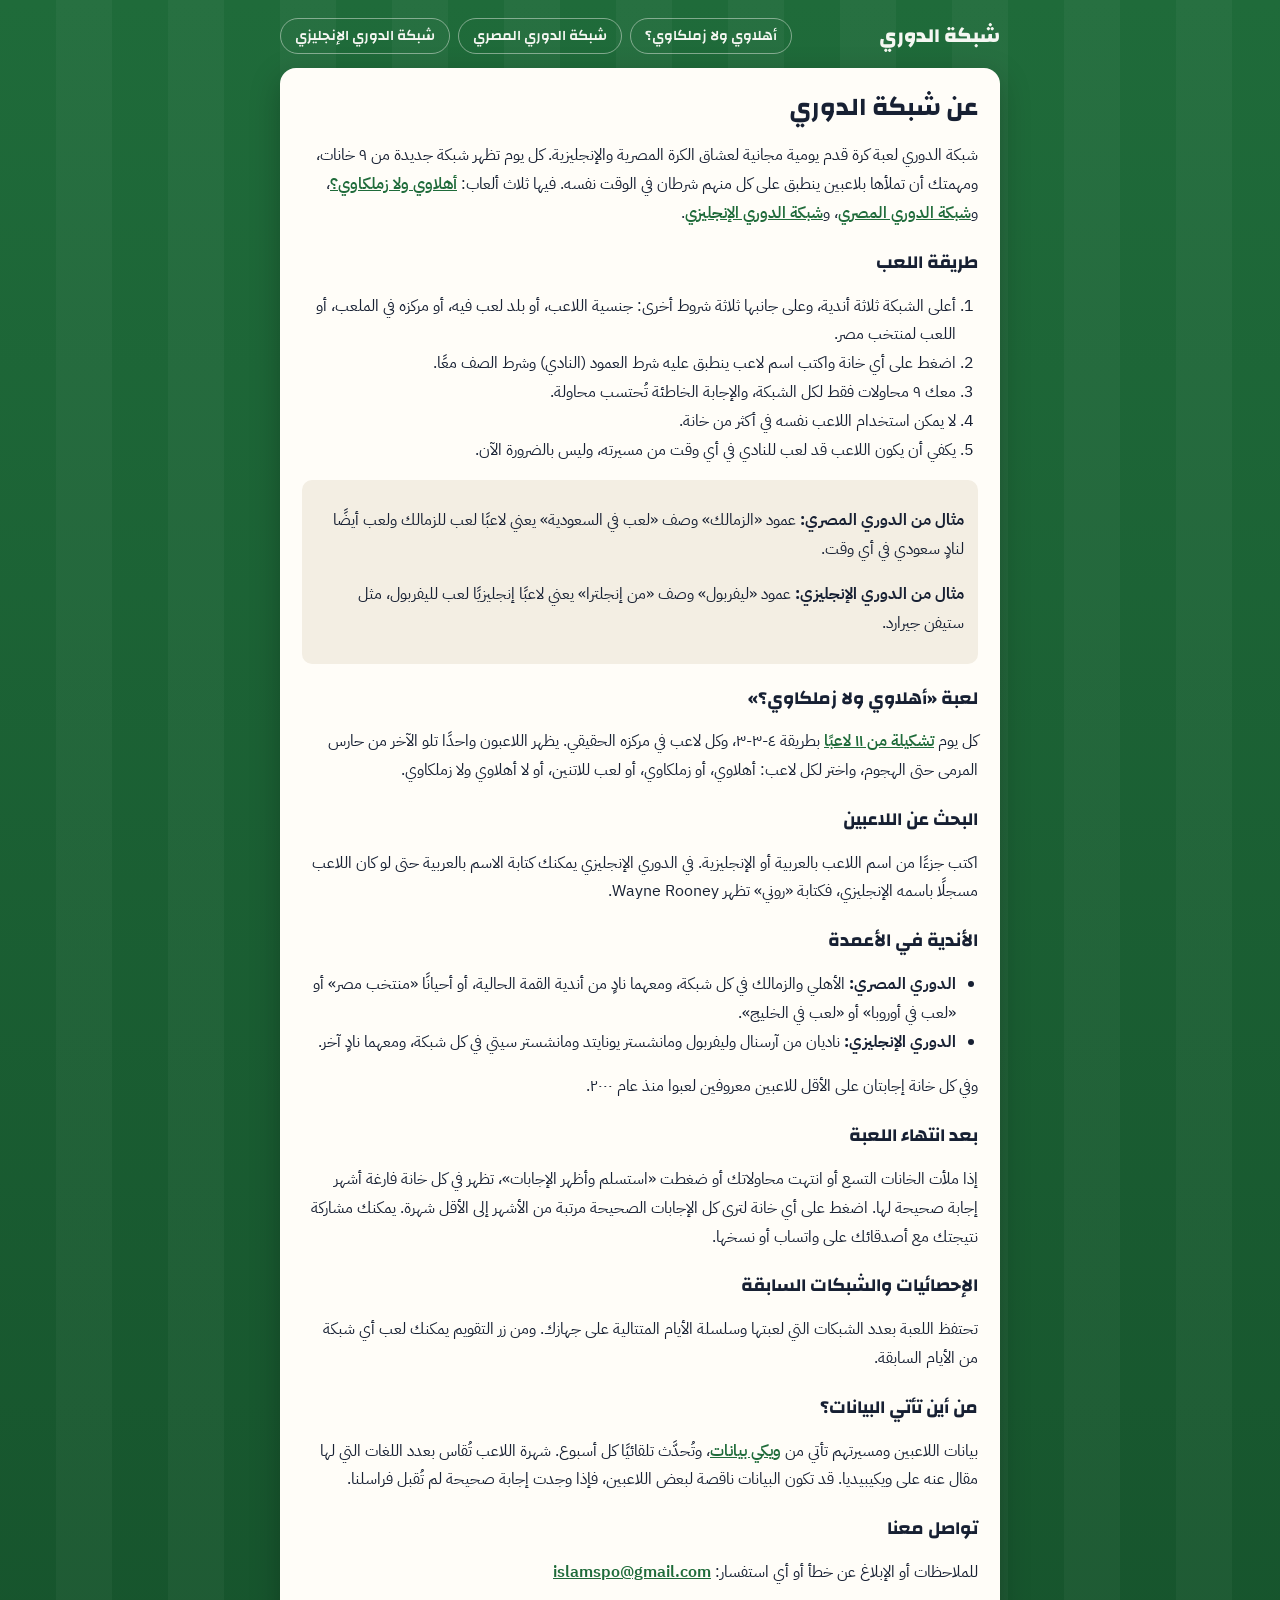
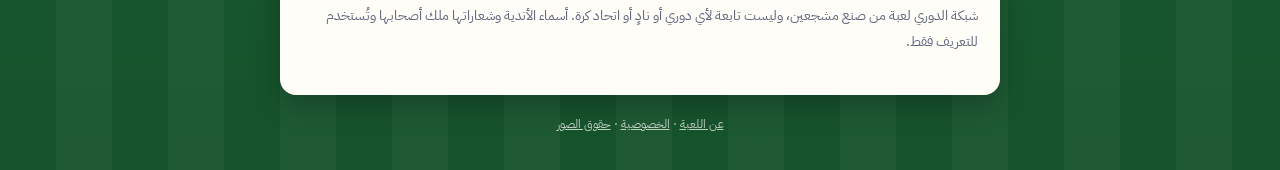
==== commit f79d0c66: "Add files via upload" ====
--- a/about.html
+++ b/about.html
@@ -13,16 +13,16 @@
 <link rel="preconnect" href="https://fonts.googleapis.com">
 <link rel="preconnect" href="https://fonts.gstatic.com" crossorigin>
 <link href="https://fonts.googleapis.com/css2?family=Changa:wght@500;600;700;800&family=IBM+Plex+Sans+Arabic:wght@400;500;600;700&display=swap" rel="stylesheet">
-<link rel="stylesheet" href="style.css?v=24">
+<link rel="stylesheet" href="style.css?v=30">
 </head>
 <body class="doc-page">
 <header class="doc-top">
   <a class="brand" href="./">شبكة الدوري</a>
-  <nav><a href="./">الدوري المصري</a><a href="epl.html">الدوري الإنجليزي</a></nav>
+  <nav><a href="./" data-id="duel">أهلاوي ولا زملكاوي؟</a><a href="egypt.html">شبكة الدوري المصري</a><a href="epl.html">شبكة الدوري الإنجليزي</a></nav>
 </header>
 <main class="doc">
 <h1>عن شبكة الدوري</h1>
-<p>شبكة الدوري لعبة كرة قدم يومية مجانية لعشاق الكرة المصرية والإنجليزية. كل يوم تظهر شبكة جديدة من ٩ خانات، ومهمتك أن تملأها بلاعبين ينطبق على كل منهم شرطان في الوقت نفسه. فيها لعبتان: <a href="./">شبكة الدوري المصري</a> و<a href="epl.html">شبكة الدوري الإنجليزي</a>.</p>
+<p>شبكة الدوري لعبة كرة قدم يومية مجانية لعشاق الكرة المصرية والإنجليزية. كل يوم تظهر شبكة جديدة من ٩ خانات، ومهمتك أن تملأها بلاعبين ينطبق على كل منهم شرطان في الوقت نفسه. فيها ثلاث ألعاب: <a href="./">أهلاوي ولا زملكاوي؟</a>، و<a href="egypt.html">شبكة الدوري المصري</a>، و<a href="epl.html">شبكة الدوري الإنجليزي</a>.</p>
 
 <h2>طريقة اللعب</h2>
 <ol>
@@ -38,7 +38,7 @@
 </div>
 
 <h2>لعبة «أهلاوي ولا زملكاوي؟»</h2>
-<p>كل يوم <a href="duel.html">تشكيلة من ١١ لاعبًا</a> بطريقة ٤-٣-٣، وكل لاعب في مركزه الحقيقي. يظهر اللاعبون واحدًا تلو الآخر من حارس المرمى حتى الهجوم، واختر لكل لاعب: أهلاوي، أو زملكاوي، أو لعب للاتنين، أو لا أهلاوي ولا زملكاوي.</p>
+<p>كل يوم <a href="./">تشكيلة من ١١ لاعبًا</a> بطريقة ٤-٣-٣، وكل لاعب في مركزه الحقيقي. يظهر اللاعبون واحدًا تلو الآخر من حارس المرمى حتى الهجوم، واختر لكل لاعب: أهلاوي، أو زملكاوي، أو لعب للاتنين، أو لا أهلاوي ولا زملكاوي.</p>
 
 <h2>البحث عن اللاعبين</h2>
 <p>اكتب جزءًا من اسم اللاعب بالعربية أو الإنجليزية. في الدوري الإنجليزي يمكنك كتابة الاسم بالعربية حتى لو كان اللاعب مسجلًا باسمه الإنجليزي، فكتابة «روني» تظهر Wayne Rooney.</p>
--- a/style.css
+++ b/style.css
@@ -700,7 +700,7 @@
   .mast-actions { gap: 6px; }
   .edition { font-size: .78rem; }
   /* one line on every page, so the league buttons sit at the same height */
-  .title h1 { font-size: min(1.32rem, 4.9vw); white-space: nowrap; overflow: hidden; text-overflow: ellipsis; }
+  .title h1 { font-size: min(1.32rem, 4.2vw); white-space: nowrap; overflow: hidden; text-overflow: ellipsis; }
   .board { padding: 12px 14px 8px; gap: 14px; }
   .slot, .sticker { aspect-ratio: 1 / 1; }
   .sticker-photo .ph.ini { font-size: 2rem; }
@@ -821,7 +821,8 @@
 
 /* ---------------------------------------------------------------- «أهلاوي ولا زملكاوي؟» */
 .leagues { flex-wrap: wrap; }
-@media (max-width: 420px) { .leagues a { padding: 5px 11px 6px; font-size: .82rem; } }
+@media (max-width: 420px) { .leagues { gap: 4px; } .leagues a { padding: 5px 9px 6px; font-size: .78rem; white-space: nowrap; } }
+@media (max-width: 370px) { .leagues a { padding: 5px 7px 6px; font-size: .72rem; } }
 .duel {
   flex: 1; width: 100%; max-width: 460px; margin: 0 auto;
   padding: 16px 14px 10px; display: flex; flex-direction: column; gap: 14px;
@@ -936,3 +937,31 @@
 .today .big { font-family: var(--display); font-weight: 800; font-size: 1.8rem; margin: 4px 0 10px; }
 .report { text-align: center; margin: 10px 0 0; font-size: .85rem; }
 .report a { color: var(--card-soft); }
+/* button colours: Ahly red, Zamalek white, both half and half (red on the right, where Arabic starts) */
+.choice.ahly { background: #C8102E; box-shadow: 0 3px 0 rgba(0, 0, 0, .25); }
+.choice.zam { background: #fff; box-shadow: inset 0 0 0 2px #C8102E, 0 3px 0 rgba(0, 0, 0, .2); }
+.choice.both { background: linear-gradient(270deg, #C8102E 50%, #fff 50%); box-shadow: inset 0 0 0 2px #C8102E, 0 3px 0 rgba(0, 0, 0, .2); }
+.choice.ahly:active, .choice.zam:active, .choice.both:active { transform: translateY(2px); }
+/* both: each crest centred on its own half (Ahly on the red half, Zamalek on the white) */
+.choice.both .pair-crests { position: absolute; inset: 0; display: grid; grid-template-columns: 1fr 1fr; place-items: center; direction: rtl; }
+.choice.both .pair-crests .choice-crest { width: 34px; height: 34px; margin: 0; }
+/* neither: the two crests apart, one per half, faded and crossed out */
+.choice.none .pair-crests { position: absolute; inset: 0; display: grid; grid-template-columns: 1fr 1fr; place-items: center; direction: rtl; }
+.choice.none .pair-crests .choice-crest { width: 34px; height: 34px; margin: 0; }
+@media (max-width: 640px) {
+  .doc-top { flex-wrap: wrap; justify-content: center; }
+  .doc-top .brand { width: 100%; text-align: center; }
+  .doc-top nav { justify-content: center; gap: 6px; }
+  .doc-top nav a { padding: 5px 10px; font-size: .8rem; white-space: nowrap; }
+}
+@media (max-width: 340px) { .title h1 { font-size: 3.9vw; } }
+
+/* phones: the main game («أهلاوي ولا زملكاوي؟») alone on the top row, the two grids side by side under it */
+@media (max-width: 560px) {
+  .leagues, .doc-top nav { flex-wrap: wrap; }
+  .leagues::before, .doc-top nav::before { content: ""; flex-basis: 100%; order: 1; height: 0; }
+  .leagues a, .doc-top nav a { order: 2; }
+  .leagues a[data-id="duel"], .doc-top nav a[data-id="duel"] { order: 0; }
+  .leagues { row-gap: 6px; }
+}
+@media (max-width: 340px) { .doc-top nav { gap: 4px; } .doc-top nav a { padding: 5px 7px; font-size: .72rem; } }
